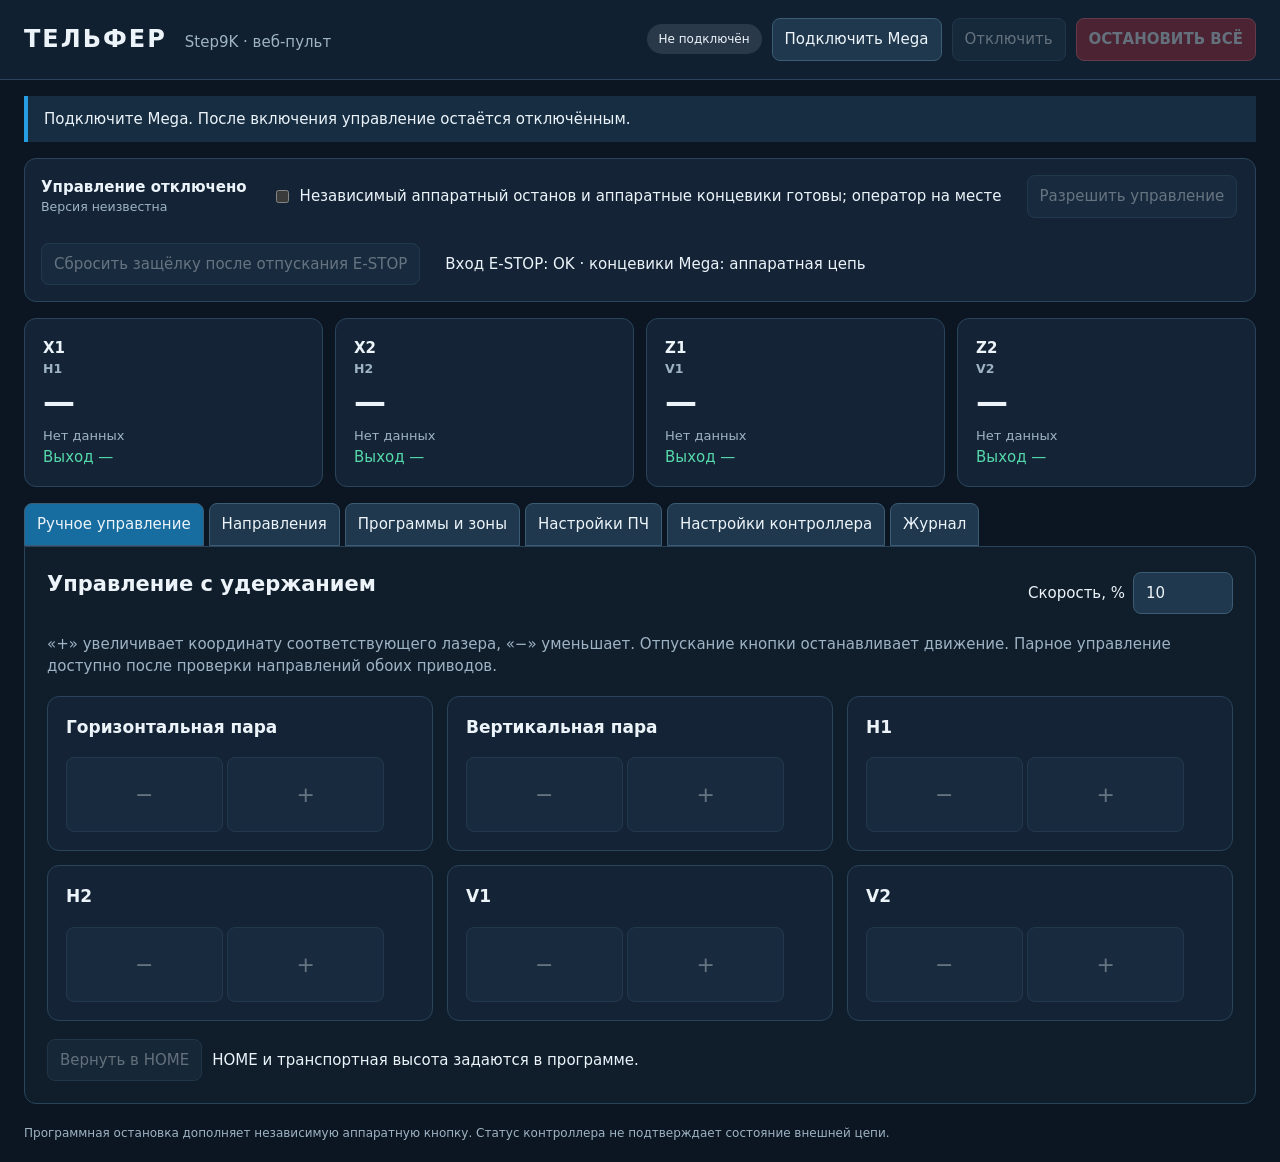
==== tools/telfer_web_control/index.html @ 19b13a88 "Add measured HE200 diagnostics and Step9K web controls" ====
<!doctype html><html lang="ru"><head><meta charset="utf-8"><meta name="viewport" content="width=device-width,initial-scale=1"><title>Тельфер · Step9K веб-пульт</title><link rel="stylesheet" href="style.css"></head><body>
<header><div><b>ТЕЛЬФЕР</b><span class="muted">Step9K · веб-пульт</span></div><div class="actions"><span id="connection" class="pill">Не подключён</span><button id="connect">Подключить Mega</button><button id="disconnect" disabled>Отключить</button><button id="stop" class="danger" disabled>ОСТАНОВИТЬ ВСЁ</button></div></header>
<div id="notice" role="status">Подключите Mega. После включения управление остаётся отключённым.</div>
<section class="session"><div><strong id="permit">Управление отключено</strong><small id="firmware">Версия неизвестна</small></div><label><input id="external" type="checkbox"> Независимый аппаратный останов и аппаратные концевики готовы; оператор на месте</label><button id="arm" disabled>Разрешить управление</button><button id="clearSafety" disabled>Сбросить защёлку после отпускания E-STOP</button><span id="safety"></span></section>
<div id="axes" class="axes"></div>
<nav><button data-tab="manual" class="active">Ручное управление</button><button data-tab="calibration">Направления</button><button data-tab="program">Программы и зоны</button><button data-tab="parameters">Настройки ПЧ</button><button data-tab="settings">Настройки контроллера</button><button data-tab="journal">Журнал</button></nav>
<main>
<section data-panel="manual"><div class="heading"><h2>Управление с удержанием</h2><label>Скорость, % <input id="jogPct" type="number" min="5" max="80" value="10"></label></div><p class="muted">«+» увеличивает координату соответствующего лазера, «−» уменьшает. Отпускание кнопки останавливает движение. Парное управление доступно после проверки направлений обоих приводов.</p><div id="jogCards" class="grid"></div><div class="toolbar"><button id="home" disabled>Вернуть в HOME</button><span>HOME и транспортная высота задаются в программе.</span></div></section>
<section data-panel="calibration" hidden><h2>Проверка знака по лазеру</h2><p>Для каждого привода выполните FWD и REV. Пульт измерит изменение расстояния и сохранит знак после двух согласованных измерений. При перестановке проводов повторите проверку.</p><div class="toolbar"><label>Скорость, % <input id="calPct" type="number" min="5" max="20" value="10"></label><label>Импульс, мс <input id="calMs" type="number" min="500" max="3000" value="1200"></label><button id="forget">Сбросить проверку направлений</button></div><div id="calCards" class="grid"></div><pre id="calResult">Измерений ещё нет</pre></section>
<section data-panel="program" hidden><div class="heading"><h2>Программа</h2><div class="toolbar"><select id="slot"><option value="1">Программа 1</option><option value="2">Программа 2</option><option value="3">Программа 3</option><option value="4">Программа 4</option></select><button id="loadProgram">Загрузить</button><button id="refreshProgram">Обновить</button><button id="saveProgram">Сохранить в Mega</button><button id="exportProgram">Экспорт JSON</button><label class="button">Импорт JSON<input id="importProgram" type="file" accept="application/json" hidden></label></div></div>
<div class="grid base"><fieldset><legend>HOME · горизонталь</legend><label>X1, мм<input id="home1" type="number" min="0" max="10000"></label><label>X2, мм<input id="home2" type="number" min="0" max="10000"></label><button data-capture="home">Снять текущие координаты</button></fieldset><fieldset><legend>Транспортная высота</legend><label>Z1, мм<input id="travel1" type="number" min="0" max="10000"></label><label>Z2, мм<input id="travel2" type="number" min="0" max="10000"></label><button data-capture="travel">Снять текущие координаты</button></fieldset><fieldset><legend>Общие шаги</legend><label>Стекание, с<input id="drip" type="number" min="0" max="36000" value="2"></label><label>Скорость наклона, %<input id="tiltPct" type="number" min="5" max="80" value="10"></label><label>Низкая сторона<select id="lowSide"><option value="0">V1</option><option value="1">V2</option></select></label></fieldset></div>
<div class="toolbar"><button id="addZone">Добавить зону</button><button id="removeZone">Убрать последнюю зону</button><label>Порядок зон<input id="order" placeholder="1 2 3"></label><button id="applyProgram">Применить форму</button><span id="draftStatus"></span></div>
<div class="tableWrap"><table><thead><tr><th>Зона</th><th>Вкл.</th><th>X1</th><th>X2</th><th>Z1</th><th>Z2</th><th>Погружение, с</th><th>Наклон, мм</th><th>Пауза, с</th><th>X, %</th><th>Z, %</th><th>Снять</th></tr></thead><tbody id="zones"></tbody></table></div>
<fieldset><legend>Сушка</legend><div class="toolbar"><label><input id="dryEnabled" type="checkbox"> Включить шаги сушки</label><label>Время, с<input id="drySeconds" type="number" min="0" max="36000" value="60"></label><label>Промежуточная зона<input id="dryStaging" type="number" min="1" max="10" value="1"></label><label>X1<input id="dryX1" type="number" min="0" max="10000" value="0"></label><label>X2<input id="dryX2" type="number" min="0" max="10000" value="0"></label><label>Z1<input id="dryZ1" type="number" min="0" max="10000" value="0"></label><label>Z2<input id="dryZ2" type="number" min="0" max="10000" value="0"></label><button id="captureDry">Снять текущие координаты сушки</button></div><small>Шаги снятия/установки подвески требуют команды оператора «Следующий шаг».</small></fieldset>
<div class="testplan"><h3>Подготовить короткую тестовую программу</h3><label>Переход X, мм<input id="testDx" type="number" min="0" max="500" value="50"></label><label>Снижение Z, мм<input id="testDz" type="number" min="0" max="500" value="30"></label><label>Выдержка, с<input id="testWait" type="number" min="0" max="60" value="2"></label><button id="testPlan">Создать по текущим координатам</button><small>Создаёт две зоны в памяти. Координаты видны в форме; запуск выполняется отдельной кнопкой.</small></div>
<div class="runbar"><button id="startAuto" class="primary">Запустить программу</button><button id="startSteps">Выполнять по шагам</button><button id="pause">Пауза</button><button id="resume">Продолжить</button><button id="next">Следующий шаг</button><strong id="runState">Остановлено</strong></div><div id="progress"><span></span></div><p id="stepDetail"></p></section>
<section data-panel="parameters" hidden><div class="heading"><h2>Настройки четырёх HE200</h2><button id="readParams">Прочитать все ПЧ</button></div><p class="muted">Частоты указаны в Гц, время — в секундах. Запись доступна при остановленных приводах; после записи выполняется обратное чтение. Назначения защитных входов доступны для просмотра.</p><div id="paramProgress"></div><div class="tableWrap"><table><thead><tr><th>Параметр</th><th>Описание / единицы</th><th>H1</th><th>H2</th><th>V1</th><th>V2</th></tr></thead><tbody id="params"></tbody></table></div></section>
<section data-panel="settings" hidden><h2>Скорости и точность</h2><div id="profiles" class="grid"></div><button id="saveSettings">Сохранить настройки контроллера</button><h3>Координаты датчиков</h3><p>Изменение смещения или инверсии требует заново задать координаты программы.</p><div id="sensorSettings" class="grid"></div></section>
<section data-panel="journal" hidden><div class="toolbar"><button id="saveLog">Сохранить журнал</button><label><input id="scrollLog" type="checkbox" checked> Автопрокрутка</label></div><pre id="log"></pre></section>
</main><footer>Программная остановка дополняет независимую аппаратную кнопку. Статус контроллера не подтверждает состояние внешней цепи.</footer><script src="app.js"></script></body></html>
---- tools/telfer_web_control/style.css ----
:root{color-scheme:dark;--bg:#0c1622;--panel:#142436;--line:#29445b;--text:#ecf4fa;--muted:#9eb3c3;--blue:#279de4;--red:#db4d57;--green:#55d9ab}*{box-sizing:border-box}body{margin:0;background:var(--bg);color:var(--text);font:15px/1.5 system-ui,sans-serif}header{position:sticky;top:0;z-index:2;background:#102030;padding:18px 24px;border-bottom:1px solid var(--line);display:flex;justify-content:space-between;align-items:center;gap:20px}header b{font-size:24px;letter-spacing:2px}header span.muted{margin-left:18px}.actions,.toolbar,.heading,.runbar{display:flex;align-items:center;gap:10px;flex-wrap:wrap}.heading{justify-content:space-between}.muted,small{color:var(--muted)}small{display:block}button,.button,select,input{font:inherit;color:inherit;background:#20384d;border:1px solid #3b5c74;border-radius:8px;padding:9px 12px}button,.button{cursor:pointer}button:hover:not(:disabled){background:#2b506d}button:disabled{opacity:.38;cursor:not-allowed}button.primary{background:#147cba}button.danger{background:#ac2836;border-color:#ef6977;font-weight:800}.pill{font-size:12px;background:#29394a;border-radius:20px;padding:6px 12px}#notice{margin:16px 24px;padding:12px 16px;border-left:4px solid var(--blue);background:#162d42}.session{margin:0 24px 16px;padding:16px;background:var(--panel);border:1px solid var(--line);border-radius:12px;display:flex;align-items:center;gap:25px;flex-wrap:wrap}.session>div{min-width:200px}.axes{margin:0 24px 16px;display:grid;grid-template-columns:repeat(4,1fr);gap:12px}.axis,.card,fieldset{background:var(--panel);border:1px solid var(--line);border-radius:12px;padding:18px}.axis .value{font-size:32px;font-weight:700}.axis .state{font-size:13px;color:var(--muted)}.axis.stale{border-color:#d89842}.axis .hz{color:var(--green)}nav{margin:0 24px;display:flex;gap:5px;overflow:auto}nav button{white-space:nowrap;border-radius:8px 8px 0 0}nav button.active{background:#176da0}main{margin:0 24px;background:#101e2c;border:1px solid var(--line);border-radius:0 12px 12px;padding:22px}h2{margin-top:0;font-size:21px}h3{font-size:17px}.grid{display:grid;grid-template-columns:repeat(3,minmax(210px,1fr));gap:14px;margin:18px 0}.card h3{margin-top:0}.card button.jog{font-size:22px;width:45%;padding:20px;touch-action:none;user-select:none}.card button.held{background:#237c65}.card .toolbar button{flex:1}label{display:inline-flex;align-items:center;gap:8px}label input[type=number]{width:100px}fieldset{margin:0;display:flex;flex-direction:column;gap:10px}fieldset label{justify-content:space-between}fieldset input{width:110px}legend{padding:0 5px}.tableWrap{overflow:auto;margin:18px 0}table{width:100%;border-collapse:collapse;font-size:13px}td,th{padding:9px;border-bottom:1px solid var(--line);text-align:left}td input[type=number]{width:88px;padding:7px}td .paramCell{display:flex;align-items:center;gap:5px}td .paramCell button{padding:6px}td .raw{font-size:11px;color:var(--muted)}th{background:#203344}#zones td:first-child{font-weight:700}#zones td button{padding:5px}#zones input{width:76px}#zones input[type=checkbox]{width:auto}.testplan{background:#192f42;border:1px solid var(--line);border-radius:10px;padding:16px;margin:20px 0}.testplan h3{margin-top:0}.testplan label{margin:5px 12px 5px 0}.runbar{padding:15px;background:#1a3042;border-radius:10px}.runbar strong{margin-left:auto}#progress{height:6px;background:#294359;margin-top:15px}#progress span{display:block;height:100%;background:var(--green);width:0}#log{max-height:580px;overflow:auto;background:#07121c;padding:15px;font:12px/1.6 ui-monospace,monospace;white-space:pre-wrap}#calResult{white-space:pre-wrap;background:#102b3a;padding:14px;border-radius:8px}.good{color:var(--green)}.bad{color:#ff9299}footer{padding:20px 24px;color:var(--muted);font-size:12px}@media(max-width:900px){header{position:static;flex-wrap:wrap}.axes{grid-template-columns:repeat(2,1fr)}.grid{grid-template-columns:1fr 1fr}.session,main,nav,.axes,#notice{margin-left:10px;margin-right:10px}}@media(max-width:580px){.grid{grid-template-columns:1fr}.axis .value{font-size:25px}header{padding:12px}.runbar strong{width:100%}}
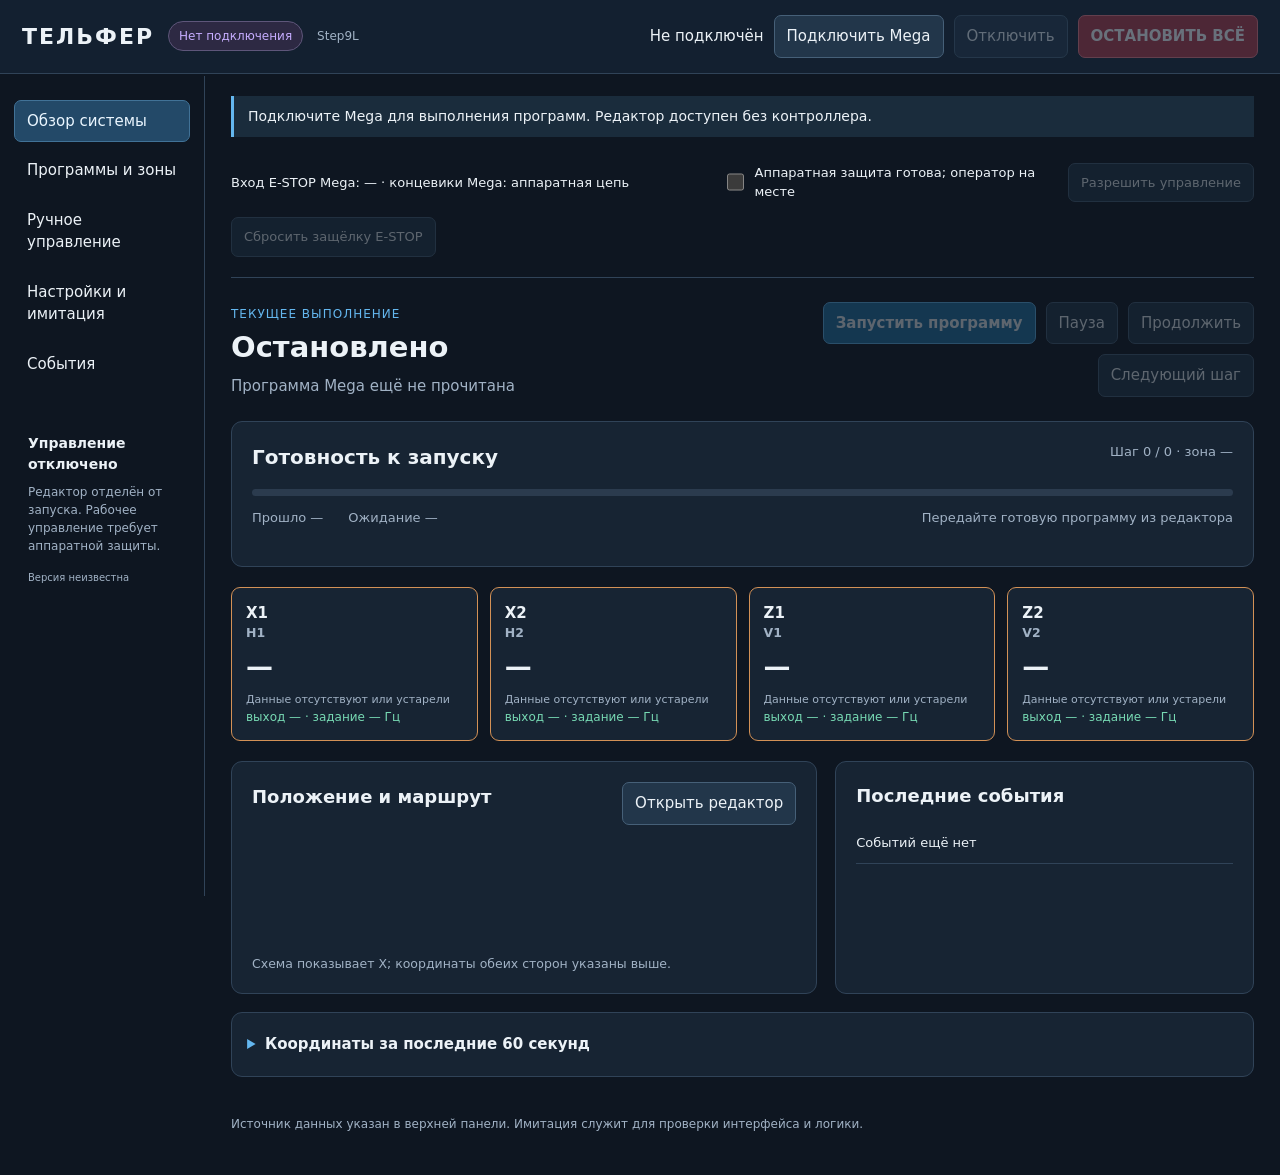
==== commit 5b1015f6: "Add isolated Mega simulation and operator dashboard" ====
--- a/tools/telfer_web_control/index.html
+++ b/tools/telfer_web_control/index.html
@@ -1,20 +1,13 @@
-<!doctype html><html lang="ru"><head><meta charset="utf-8"><meta name="viewport" content="width=device-width,initial-scale=1"><title>Тельфер · Step9K веб-пульт</title><link rel="stylesheet" href="style.css"></head><body>
-<header><div><b>ТЕЛЬФЕР</b><span class="muted">Step9K · веб-пульт</span></div><div class="actions"><span id="connection" class="pill">Не подключён</span><button id="connect">Подключить Mega</button><button id="disconnect" disabled>Отключить</button><button id="stop" class="danger" disabled>ОСТАНОВИТЬ ВСЁ</button></div></header>
-<div id="notice" role="status">Подключите Mega. После включения управление остаётся отключённым.</div>
-<section class="session"><div><strong id="permit">Управление отключено</strong><small id="firmware">Версия неизвестна</small></div><label><input id="external" type="checkbox"> Независимый аппаратный останов и аппаратные концевики готовы; оператор на месте</label><button id="arm" disabled>Разрешить управление</button><button id="clearSafety" disabled>Сбросить защёлку после отпускания E-STOP</button><span id="safety"></span></section>
-<div id="axes" class="axes"></div>
-<nav><button data-tab="manual" class="active">Ручное управление</button><button data-tab="calibration">Направления</button><button data-tab="program">Программы и зоны</button><button data-tab="parameters">Настройки ПЧ</button><button data-tab="settings">Настройки контроллера</button><button data-tab="journal">Журнал</button></nav>
-<main>
-<section data-panel="manual"><div class="heading"><h2>Управление с удержанием</h2><label>Скорость, % <input id="jogPct" type="number" min="5" max="80" value="10"></label></div><p class="muted">«+» увеличивает координату соответствующего лазера, «−» уменьшает. Отпускание кнопки останавливает движение. Парное управление доступно после проверки направлений обоих приводов.</p><div id="jogCards" class="grid"></div><div class="toolbar"><button id="home" disabled>Вернуть в HOME</button><span>HOME и транспортная высота задаются в программе.</span></div></section>
-<section data-panel="calibration" hidden><h2>Проверка знака по лазеру</h2><p>Для каждого привода выполните FWD и REV. Пульт измерит изменение расстояния и сохранит знак после двух согласованных измерений. При перестановке проводов повторите проверку.</p><div class="toolbar"><label>Скорость, % <input id="calPct" type="number" min="5" max="20" value="10"></label><label>Импульс, мс <input id="calMs" type="number" min="500" max="3000" value="1200"></label><button id="forget">Сбросить проверку направлений</button></div><div id="calCards" class="grid"></div><pre id="calResult">Измерений ещё нет</pre></section>
-<section data-panel="program" hidden><div class="heading"><h2>Программа</h2><div class="toolbar"><select id="slot"><option value="1">Программа 1</option><option value="2">Программа 2</option><option value="3">Программа 3</option><option value="4">Программа 4</option></select><button id="loadProgram">Загрузить</button><button id="refreshProgram">Обновить</button><button id="saveProgram">Сохранить в Mega</button><button id="exportProgram">Экспорт JSON</button><label class="button">Импорт JSON<input id="importProgram" type="file" accept="application/json" hidden></label></div></div>
-<div class="grid base"><fieldset><legend>HOME · горизонталь</legend><label>X1, мм<input id="home1" type="number" min="0" max="10000"></label><label>X2, мм<input id="home2" type="number" min="0" max="10000"></label><button data-capture="home">Снять текущие координаты</button></fieldset><fieldset><legend>Транспортная высота</legend><label>Z1, мм<input id="travel1" type="number" min="0" max="10000"></label><label>Z2, мм<input id="travel2" type="number" min="0" max="10000"></label><button data-capture="travel">Снять текущие координаты</button></fieldset><fieldset><legend>Общие шаги</legend><label>Стекание, с<input id="drip" type="number" min="0" max="36000" value="2"></label><label>Скорость наклона, %<input id="tiltPct" type="number" min="5" max="80" value="10"></label><label>Низкая сторона<select id="lowSide"><option value="0">V1</option><option value="1">V2</option></select></label></fieldset></div>
-<div class="toolbar"><button id="addZone">Добавить зону</button><button id="removeZone">Убрать последнюю зону</button><label>Порядок зон<input id="order" placeholder="1 2 3"></label><button id="applyProgram">Применить форму</button><span id="draftStatus"></span></div>
-<div class="tableWrap"><table><thead><tr><th>Зона</th><th>Вкл.</th><th>X1</th><th>X2</th><th>Z1</th><th>Z2</th><th>Погружение, с</th><th>Наклон, мм</th><th>Пауза, с</th><th>X, %</th><th>Z, %</th><th>Снять</th></tr></thead><tbody id="zones"></tbody></table></div>
-<fieldset><legend>Сушка</legend><div class="toolbar"><label><input id="dryEnabled" type="checkbox"> Включить шаги сушки</label><label>Время, с<input id="drySeconds" type="number" min="0" max="36000" value="60"></label><label>Промежуточная зона<input id="dryStaging" type="number" min="1" max="10" value="1"></label><label>X1<input id="dryX1" type="number" min="0" max="10000" value="0"></label><label>X2<input id="dryX2" type="number" min="0" max="10000" value="0"></label><label>Z1<input id="dryZ1" type="number" min="0" max="10000" value="0"></label><label>Z2<input id="dryZ2" type="number" min="0" max="10000" value="0"></label><button id="captureDry">Снять текущие координаты сушки</button></div><small>Шаги снятия/установки подвески требуют команды оператора «Следующий шаг».</small></fieldset>
-<div class="testplan"><h3>Подготовить короткую тестовую программу</h3><label>Переход X, мм<input id="testDx" type="number" min="0" max="500" value="50"></label><label>Снижение Z, мм<input id="testDz" type="number" min="0" max="500" value="30"></label><label>Выдержка, с<input id="testWait" type="number" min="0" max="60" value="2"></label><button id="testPlan">Создать по текущим координатам</button><small>Создаёт две зоны в памяти. Координаты видны в форме; запуск выполняется отдельной кнопкой.</small></div>
-<div class="runbar"><button id="startAuto" class="primary">Запустить программу</button><button id="startSteps">Выполнять по шагам</button><button id="pause">Пауза</button><button id="resume">Продолжить</button><button id="next">Следующий шаг</button><strong id="runState">Остановлено</strong></div><div id="progress"><span></span></div><p id="stepDetail"></p></section>
-<section data-panel="parameters" hidden><div class="heading"><h2>Настройки четырёх HE200</h2><button id="readParams">Прочитать все ПЧ</button></div><p class="muted">Частоты указаны в Гц, время — в секундах. Запись доступна при остановленных приводах; после записи выполняется обратное чтение. Назначения защитных входов доступны для просмотра.</p><div id="paramProgress"></div><div class="tableWrap"><table><thead><tr><th>Параметр</th><th>Описание / единицы</th><th>H1</th><th>H2</th><th>V1</th><th>V2</th></tr></thead><tbody id="params"></tbody></table></div></section>
-<section data-panel="settings" hidden><h2>Скорости и точность</h2><div id="profiles" class="grid"></div><button id="saveSettings">Сохранить настройки контроллера</button><h3>Координаты датчиков</h3><p>Изменение смещения или инверсии требует заново задать координаты программы.</p><div id="sensorSettings" class="grid"></div></section>
-<section data-panel="journal" hidden><div class="toolbar"><button id="saveLog">Сохранить журнал</button><label><input id="scrollLog" type="checkbox" checked> Автопрокрутка</label></div><pre id="log"></pre></section>
-</main><footer>Программная остановка дополняет независимую аппаратную кнопку. Статус контроллера не подтверждает состояние внешней цепи.</footer><script src="app.js"></script></body></html>
+<!doctype html><html lang="ru"><head><meta charset="utf-8"><meta name="viewport" content="width=device-width,initial-scale=1"><title>Тельфер — управление и мониторинг</title><link rel="stylesheet" href="style.css"></head><body>
+<header><div class="brand"><b>ТЕЛЬФЕР</b><span id="modeBadge" class="badge">Ожидание Mega</span><small>Step9L</small></div><div class="toolbar"><span id="connection">Не подключён</span><button id="connect">Подключить Mega</button><button id="disconnect" disabled>Отключить</button><button id="stop" class="danger" disabled>ОСТАНОВИТЬ ВСЁ</button></div></header>
+<div class="shell"><aside><nav aria-label="Разделы"><button data-tab="overview" class="active">Обзор системы</button><button data-tab="program">Программы и зоны</button><button data-tab="manual">Ручное управление</button><button data-tab="service">Настройки и имитация</button><button data-tab="journal">События</button></nav><div class="asideInfo"><strong id="permit">Управление отключено</strong><p id="sourceHint">Черновики доступны без Mega.</p><small id="firmware">Версия неизвестна</small></div></aside><main>
+<div id="notice" role="status">Подключите Mega для выполнения программ. Редактор доступен без контроллера.</div><section class="session"><div><span id="safety">Источник данных неизвестен</span><small id="memory"></small></div><label id="externalLabel"><input id="external" type="checkbox"> Аппаратная защита готова; оператор на месте</label><button id="arm" disabled>Начать работу</button><button id="clearSafety" disabled>Сбросить защёлку E-STOP</button></section>
+<section data-panel="overview"><div class="pageHeading"><div><span class="eyebrow">Текущее выполнение</span><h1 id="runState">Остановлено</h1><p id="activeProgram">Программа не загружена</p></div><div class="runActions"><button id="startAuto" class="primary">Запустить программу</button><button id="pause">Пауза</button><button id="resume">Продолжить</button><button id="next">Следующий шаг</button></div></div><div class="cycleCard"><div class="cycleTop"><strong id="phaseTitle">Готовность к запуску</strong><span id="stepDetail">Нет данных</span></div><div id="progress"><span></span></div><div class="cycleMetrics"><span id="elapsed">Прошло —</span><span id="waitTime">Ожидание —</span><span id="cycleHint">Выберите программу.</span></div><div id="route" class="route"></div></div><div id="axes" class="axes"></div><div class="overviewGrid"><section class="card"><div class="heading"><h2>Положение и маршрут</h2><button id="editActive">Открыть редактор</button></div><svg id="plantMap" viewBox="0 0 900 180" role="img" aria-label="Положение тельфера и зоны"></svg><small>Схема показывает X; координаты обеих сторон указаны выше.</small></section><section class="card"><h2>Последние события</h2><ol id="recentEvents" class="eventList"></ol></section></div><details class="card"><summary>Координаты за последние 60 секунд</summary><canvas id="trend" width="900" height="170"></canvas><small>X1 — синий, X2 — голубой, Z1 — зелёный, Z2 — жёлтый.</small></details></section>
+<section data-panel="program" hidden><div class="pageHeading"><div><span class="eyebrow">Настройка процесса</span><h1>Программы и зоны</h1><p>Строка — зона. Стрелки меняют порядок прохода, сохраняя параметры.</p></div><div class="toolbar"><button id="exportProgram">Экспорт JSON</button><label class="button">Импорт JSON<input id="importProgram" type="file" accept="application/json" hidden></label></div></div><div id="slotCards" class="slotCards"></div><div class="editorHeader"><label>Программа<select id="slot"><option>1</option><option>2</option><option>3</option><option>4</option></select></label><button id="loadProgram">Открыть слот Mega</button><label class="programName">Название<input id="programName" maxlength="39" value="Программа 1"></label><button id="refreshProgram">Перечитать Mega</button><button id="undoProgram">Отменить изменение</button></div><div class="card editorTools"><div class="toolbar"><label>Количество зон<input id="zoneCount" type="number" min="1" max="10" value="2"></label><button id="resizeZones">Изменить количество</button><button id="addZone">Добавить</button><button id="duplicateZone">Копировать выбранную</button><button id="removeZone">Удалить выбранную</button></div><div class="toolbar"><label><input id="linkSides" type="checkbox" checked> Редактировать стороны пары вместе</label><button id="enableAllZones">Включить все</button><button id="disableAllZones">Выключить все</button><button id="onlySelectedZone">Только выбранная</button><span id="programSummary"></span></div></div><div class="tableWrap zoneTable"><table><thead><tr><th>Проход</th><th>Зона / вкл.</th><th>X1 / X2, мм</th><th>Z1 / Z2, мм</th><th>Погружение, с</th><th>Наклон, мм</th><th>Пауза, с</th></tr></thead><tbody id="zones"></tbody></table></div><div class="editorBottom"><div class="card"><h2 id="selectedZoneTitle">Выбранная зона</h2><div class="toolbar"><label>Скорость X, %<input id="zoneHPct" type="number" min="5" max="80" value="10"></label><label>Скорость Z, %<input id="zoneVPct" type="number" min="5" max="80" value="10"></label><button id="applyZoneSpeedAll">Эти скорости всем включённым</button></div><div class="toolbar"><button id="captureZoneX">Снять текущие X1/X2</button><button id="captureZoneZ">Снять текущие Z1/Z2</button></div></div><div class="card"><h2>Передать программу</h2><p id="draftStatus">Черновик</p><div class="toolbar"><button id="applyProgram">Применить в Mega</button><button id="saveProgram" class="primary">Сохранить в Mega</button><button id="startSteps">Выполнять по шагам</button></div><small>Применение меняет текущий сеанс; сохранение записывает слот. Запуск — отдельно на «Обзоре».</small></div></div>
+<details class="card" open><summary>HOME, транспортная высота и общие параметры</summary><div class="formGrid"><fieldset><legend>HOME · X</legend><label>X1, мм<input id="home1" type="number" value="1000"></label><label>X2, мм<input id="home2" type="number" value="1000"></label><button data-capture="home">Снять координаты</button></fieldset><fieldset><legend>Транспортная высота · Z</legend><label>Z1, мм<input id="travel1" type="number" value="1000"></label><label>Z2, мм<input id="travel2" type="number" value="1000"></label><button data-capture="travel">Снять координаты</button></fieldset><fieldset><legend>Наклон и стекание</legend><label>Стекание, с<input id="drip" type="number" value="1"></label><label>Скорость наклона, %<input id="tiltPct" type="number" value="10"></label><label>Низкая сторона<select id="lowSide"><option value="0">V1</option><option value="1">V2</option></select></label></fieldset></div></details>
+<details class="card"><summary>Сушка и действия оператора</summary><label><input id="dryEnabled" type="checkbox"> Включить сушку</label><div class="dryGrid"><label>Время, с<input id="drySeconds" type="number" value="60"></label><label>Промежуточная зона<input id="dryStaging" type="number" value="1"></label><label>X1<input id="dryX1" type="number" value="1000"></label><label>X2<input id="dryX2" type="number" value="1000"></label><label>Z1<input id="dryZ1" type="number" value="970"></label><label>Z2<input id="dryZ2" type="number" value="970"></label><button id="captureDry">Снять координаты сушки</button></div><small>Операции с камерой и подвеской требуют команды «Следующий шаг».</small></details><details class="card"><summary>Создать короткий пример по текущим координатам</summary><div class="toolbar"><label>Переход X, мм<input id="testDx" type="number" value="50" min="0" max="500"></label><label>Снижение Z, мм<input id="testDz" type="number" value="30" min="0" max="500"></label><label>Выдержка, с<input id="testWait" type="number" value="1" min="0" max="60"></label><button id="testPlan">Создать пример</button></div><small>Две зоны в форме. Создание не запускает движение.</small></details></section>
+<section data-panel="manual" hidden><div class="pageHeading"><div><h1>Ручное управление</h1><p>«+» увеличивает координату, «−» уменьшает. Удержание — движение, отпускание — останов.</p></div><label>Скорость, %<input id="jogPct" type="number" min="5" max="80" value="10"></label></div><div id="jogCards" class="formGrid"></div><div class="toolbar"><button id="home">Вернуть в HOME</button><span>HOME задаётся в программе.</span></div></section>
+<section data-panel="service" hidden><div class="pageHeading"><div><h1>Настройки и имитация</h1><p>Сервисные действия отделены от ежедневного управления.</p></div></div><section id="simulationPanel" class="card modelPanel" hidden><span class="eyebrow">Учебная модель на Mega</span><h2>Проверка отказов и сценариев</h2><p>Датчики и ПЧ виртуальные. Эти изменения не передаются в оборудование.</p><div class="toolbar"><label>Темп модели<select id="simRate"><option value="1">×1</option><option value="2">×2</option><option value="5">×5</option></select></label><button id="simReset">Сбросить модель и остановить</button><label><input id="simEstop" type="checkbox"> E-STOP модели</label><label><input id="simStartup" type="checkbox"> V1/V2: старт и нижний предел 10 Гц</label></div><div class="toolbar"><label>Канал<select id="simDrive"><option value="h1">H1 / X1</option><option value="h2">H2 / X2</option><option value="v1">V1 / Z1</option><option value="v2">V2 / Z2</option></select></label><label><input data-sim-fault="sensor" type="checkbox"> Потеря датчика</label><label><input data-sim-fault="offline" type="checkbox"> Потеря ПЧ</label><label><input data-sim-fault="fault" type="checkbox"> Авария ПЧ</label><label><input data-sim-fault="stuck" type="checkbox"> Привод не перемещается</label></div><details><summary>Начальное положение модели</summary><div class="toolbar"><label>X1<input id="simX1" type="number" value="1000"></label><label>X2<input id="simX2" type="number" value="1000"></label><label>Z1<input id="simZ1" type="number" value="1000"></label><label>Z2<input id="simZ2" type="number" value="1000"></label><button id="simSetPosition">Установить при остановке</button></div></details></section>
+<details class="card"><summary>Направления приводов</summary><p id="calHint">В FIELD направления подтверждаются измерением лазеров.</p><div class="toolbar"><label>Скорость, %<input id="calPct" type="number" min="5" max="20" value="10"></label><label>Импульс, мс<input id="calMs" type="number" min="500" max="3000" value="1200"></label><button id="forget">Сбросить проверку</button></div><div id="calCards" class="formGrid"></div><p id="calResult"></p></details><details class="card"><summary>Параметры четырёх HE200</summary><div class="heading"><label>Группа<select id="paramGroup"><option value="main">Частоты и управление</option><option value="startup">Пуск и останов</option><option value="inputs">Входы и ограничения</option><option value="all">Все параметры</option></select></label><button id="readParams">Прочитать группу</button></div><p>Запись проверяется обратным чтением. SIM — параметры модели; FIELD — реальные ПЧ.</p><div id="paramProgress"></div><div class="tableWrap"><table><thead><tr><th>Параметр</th><th>Назначение</th><th>H1</th><th>H2</th><th>V1</th><th>V2</th></tr></thead><tbody id="params"></tbody></table></div></details><details class="card"><summary>Скорости и точность контроллера</summary><div id="profiles" class="formGrid"></div><button id="saveSettings">Сохранить настройки</button><h2>Координаты датчиков</h2><p>Изменение смещения/инверсии требует заново задать координаты программы.</p><div id="sensorSettings" class="formGrid"></div></details></section>
+<section data-panel="journal" hidden><div class="pageHeading"><div><h1>События и диагностика</h1><p>Причины остановов и переходы программы.</p></div><button id="saveLog">Сохранить полный журнал</button></div><ol id="events" class="eventList"></ol><details class="card"><summary>Полный обмен с контроллером</summary><label><input id="scrollLog" type="checkbox" checked> Автопрокрутка</label><pre id="log"></pre></details></section><footer id="footer">Источник данных указан в верхней панели. Имитация служит для проверки интерфейса и логики.</footer>
+</main></div><script src="program-model.js"></script><script src="he200-parameters.js"></script><script src="app.js"></script><script src="program-editor.js"></script><script src="dashboard.js"></script><script src="controls.js"></script></body></html>
--- a/tools/telfer_web_control/style.css
+++ b/tools/telfer_web_control/style.css
@@ -1 +1,4 @@
-:root{color-scheme:dark;--bg:#0c1622;--panel:#142436;--line:#29445b;--text:#ecf4fa;--muted:#9eb3c3;--blue:#279de4;--red:#db4d57;--green:#55d9ab}*{box-sizing:border-box}body{margin:0;background:var(--bg);color:var(--text);font:15px/1.5 system-ui,sans-serif}header{position:sticky;top:0;z-index:2;background:#102030;padding:18px 24px;border-bottom:1px solid var(--line);display:flex;justify-content:space-between;align-items:center;gap:20px}header b{font-size:24px;letter-spacing:2px}header span.muted{margin-left:18px}.actions,.toolbar,.heading,.runbar{display:flex;align-items:center;gap:10px;flex-wrap:wrap}.heading{justify-content:space-between}.muted,small{color:var(--muted)}small{display:block}button,.button,select,input{font:inherit;color:inherit;background:#20384d;border:1px solid #3b5c74;border-radius:8px;padding:9px 12px}button,.button{cursor:pointer}button:hover:not(:disabled){background:#2b506d}button:disabled{opacity:.38;cursor:not-allowed}button.primary{background:#147cba}button.danger{background:#ac2836;border-color:#ef6977;font-weight:800}.pill{font-size:12px;background:#29394a;border-radius:20px;padding:6px 12px}#notice{margin:16px 24px;padding:12px 16px;border-left:4px solid var(--blue);background:#162d42}.session{margin:0 24px 16px;padding:16px;background:var(--panel);border:1px solid var(--line);border-radius:12px;display:flex;align-items:center;gap:25px;flex-wrap:wrap}.session>div{min-width:200px}.axes{margin:0 24px 16px;display:grid;grid-template-columns:repeat(4,1fr);gap:12px}.axis,.card,fieldset{background:var(--panel);border:1px solid var(--line);border-radius:12px;padding:18px}.axis .value{font-size:32px;font-weight:700}.axis .state{font-size:13px;color:var(--muted)}.axis.stale{border-color:#d89842}.axis .hz{color:var(--green)}nav{margin:0 24px;display:flex;gap:5px;overflow:auto}nav button{white-space:nowrap;border-radius:8px 8px 0 0}nav button.active{background:#176da0}main{margin:0 24px;background:#101e2c;border:1px solid var(--line);border-radius:0 12px 12px;padding:22px}h2{margin-top:0;font-size:21px}h3{font-size:17px}.grid{display:grid;grid-template-columns:repeat(3,minmax(210px,1fr));gap:14px;margin:18px 0}.card h3{margin-top:0}.card button.jog{font-size:22px;width:45%;padding:20px;touch-action:none;user-select:none}.card button.held{background:#237c65}.card .toolbar button{flex:1}label{display:inline-flex;align-items:center;gap:8px}label input[type=number]{width:100px}fieldset{margin:0;display:flex;flex-direction:column;gap:10px}fieldset label{justify-content:space-between}fieldset input{width:110px}legend{padding:0 5px}.tableWrap{overflow:auto;margin:18px 0}table{width:100%;border-collapse:collapse;font-size:13px}td,th{padding:9px;border-bottom:1px solid var(--line);text-align:left}td input[type=number]{width:88px;padding:7px}td .paramCell{display:flex;align-items:center;gap:5px}td .paramCell button{padding:6px}td .raw{font-size:11px;color:var(--muted)}th{background:#203344}#zones td:first-child{font-weight:700}#zones td button{padding:5px}#zones input{width:76px}#zones input[type=checkbox]{width:auto}.testplan{background:#192f42;border:1px solid var(--line);border-radius:10px;padding:16px;margin:20px 0}.testplan h3{margin-top:0}.testplan label{margin:5px 12px 5px 0}.runbar{padding:15px;background:#1a3042;border-radius:10px}.runbar strong{margin-left:auto}#progress{height:6px;background:#294359;margin-top:15px}#progress span{display:block;height:100%;background:var(--green);width:0}#log{max-height:580px;overflow:auto;background:#07121c;padding:15px;font:12px/1.6 ui-monospace,monospace;white-space:pre-wrap}#calResult{white-space:pre-wrap;background:#102b3a;padding:14px;border-radius:8px}.good{color:var(--green)}.bad{color:#ff9299}footer{padding:20px 24px;color:var(--muted);font-size:12px}@media(max-width:900px){header{position:static;flex-wrap:wrap}.axes{grid-template-columns:repeat(2,1fr)}.grid{grid-template-columns:1fr 1fr}.session,main,nav,.axes,#notice{margin-left:10px;margin-right:10px}}@media(max-width:580px){.grid{grid-template-columns:1fr}.axis .value{font-size:25px}header{padding:12px}.runbar strong{width:100%}}
+:root{color-scheme:dark;--bg:#0e1621;--panel:#172433;--line:#304358;--text:#ecf2f7;--muted:#a1b2c5;--blue:#64b7ef;--green:#77d9b3;--red:#ff909a;--purple:#c6adff}*{box-sizing:border-box}body{margin:0;background:var(--bg);color:var(--text);font:15px/1.5 system-ui,sans-serif}button,input,select,.button{font:inherit;color:inherit;border:1px solid #466078;border-radius:7px;background:#22364a;padding:9px 12px}button,.button{cursor:pointer}button:hover:not(:disabled),.button:hover{background:#304c67}button:disabled{opacity:.36;cursor:default}button.primary{background:#2372a5;border-color:#60b4ec;font-weight:650}button.danger{background:#b53443;border-color:#ef7782;color:#fff;font-weight:800}input[type=checkbox]{accent-color:var(--blue);width:18px;height:18px}input[type=number]{width:86px}label{display:inline-flex;align-items:center;gap:8px}input:focus,select:focus,button:focus-visible{outline:2px solid var(--blue);outline-offset:2px}small,.muted{color:var(--muted)}small{display:block}h1{font-size:29px;line-height:1.2;margin:6px 0 10px}h2{font-size:18px;margin:0 0 14px}h3{font-size:16px;margin:0 0 12px}p{margin:8px 0 15px;color:var(--muted)}.eyebrow{color:var(--blue);font-size:12px;text-transform:uppercase;letter-spacing:1px}.toolbar,.heading,.runActions{display:flex;align-items:center;gap:10px;flex-wrap:wrap}.heading{justify-content:space-between}.badge{font-size:12px;padding:5px 10px;border:1px solid #5e567a;border-radius:15px;background:#2d2943;color:var(--purple)}.badge.field{background:#243f38;color:var(--green);border-color:#477363}
+header{position:sticky;top:0;z-index:10;background:#132030;border-bottom:1px solid var(--line);padding:15px 22px;display:flex;align-items:center;justify-content:space-between;gap:16px}.brand{display:flex;align-items:center;gap:14px;flex-wrap:wrap}.brand b{letter-spacing:2px;font-size:22px}.brand small{font-size:12px}.shell{display:grid;grid-template-columns:205px minmax(0,1fr);max-width:1800px;margin:auto}aside{position:sticky;top:75px;align-self:start;padding:24px 14px;border-right:1px solid var(--line);min-height:calc(100vh - 80px)}nav{display:flex;flex-direction:column;gap:7px;position:static}nav button{text-align:left;border-color:transparent;background:transparent}nav button.active{background:#234968;border-color:#417297;color:#eaf6ff}.asideInfo{margin-top:34px;padding:14px;font-size:12px}.asideInfo strong{font-size:14px}.asideInfo small{word-break:break-word}main{padding:22px 26px;min-width:0}#notice{padding:10px 14px;border-left:3px solid var(--blue);background:#1a2c3c;margin-bottom:14px;font-size:14px}.session{display:flex;align-items:center;gap:15px;flex-wrap:wrap;padding:12px 0 20px;border-bottom:1px solid var(--line);margin-bottom:24px;font-size:13px}.session>div{margin-right:auto}.session button{font-size:13px}#externalLabel{max-width:330px}.pageHeading{display:flex;justify-content:space-between;gap:20px;align-items:flex-start;margin:6px 0 24px}.pageHeading p{margin-bottom:0}.runActions{justify-content:flex-end;max-width:490px}.card,.cycleCard{background:var(--panel);border:1px solid var(--line);border-radius:11px;padding:20px;margin-bottom:18px}.cycleTop{display:flex;justify-content:space-between;gap:15px}.cycleTop strong{font-size:20px}#stepDetail{color:var(--muted);font-size:13px}#progress{height:7px;background:#2b3b4e;border-radius:5px;margin:17px 0 12px;overflow:hidden}#progress span{display:block;height:100%;width:0;background:var(--green);transition:width .3s}.cycleMetrics{display:flex;gap:25px;flex-wrap:wrap;font-size:13px;color:var(--muted)}#cycleHint{margin-left:auto}.route{display:flex;gap:8px;flex-wrap:wrap;margin-top:18px}.route button{font-size:13px;background:#22364a;padding:8px 12px}.route button.current{border-color:var(--green);background:#244a40;color:#b5f3d5}.route button.skipped{opacity:.45}.axes{display:grid;grid-template-columns:repeat(4,minmax(0,1fr));gap:12px;margin:20px 0}.axis{background:var(--panel);border:1px solid var(--line);border-radius:9px;padding:14px}.axis .value{font-size:27px;font-weight:700;margin:4px 0}.axis .state{font-size:11px;color:var(--muted)}.axis .hz{font-size:12px;color:var(--green)}.axis .fault{font-size:12px;color:var(--red)}.axis.stale{border-color:#d39156}.overviewGrid{display:grid;grid-template-columns:1.4fr 1fr;gap:18px}#plantMap{display:block;width:100%;min-height:130px}#trend{width:100%;height:180px;display:block;margin-top:15px}.eventList{list-style:none;padding:0;margin:0}.eventList li{padding:10px 0;border-bottom:1px solid var(--line);font-size:13px}.eventList time{color:var(--muted);font-size:11px;margin-right:12px}.eventList li.error{color:var(--red)}details>summary{cursor:pointer;font-weight:650;list-style-position:outside;margin-left:13px}details[open]>summary{margin-bottom:18px}details>summary::marker{color:var(--blue)}
+.slotCards{display:grid;grid-template-columns:repeat(4,1fr);gap:10px;margin-bottom:18px}.slotCards button{text-align:left;padding:12px 15px;min-height:64px;background:var(--panel)}.slotCards button.active{border-color:var(--blue);background:#203d55}.slotCards button small{font-size:11px}.editorHeader{display:flex;gap:12px;align-items:center;flex-wrap:wrap;margin-bottom:18px}.programName{flex:1;min-width:200px}.programName input{width:100%}.editorTools .toolbar+.toolbar{margin-top:14px;font-size:13px}#programSummary{color:var(--muted);margin-left:auto}.tableWrap{overflow:auto;margin:15px 0 20px}table{width:100%;border-collapse:collapse;font-size:13px}td,th{text-align:left;padding:10px 8px;border-bottom:1px solid var(--line)}th{background:#223346;color:var(--muted);font-weight:600;white-space:nowrap}td input[type=number]{width:76px;padding:7px 8px;font-size:13px}.zoneTable{border:1px solid var(--line);border-radius:9px;background:var(--panel)}#zones tr.selected{background:#234359}#zones tr.disabled{color:var(--muted)}#zones tr.disabled input{opacity:.6}#zones .pair{display:flex;gap:4px}#zones .pair input{width:70px}#zones .orderCell{white-space:nowrap}#zones .orderCell button{padding:4px 8px;margin-left:3px}#zones td:first-child{min-width:100px}#zones .selectZone{cursor:pointer;border:none;background:transparent;padding:4px 0;font-weight:600}#zones label{white-space:nowrap}.editorBottom{display:grid;grid-template-columns:1.2fr 1fr;gap:18px}.editorBottom .toolbar+.toolbar{margin-top:15px}#draftStatus{font-weight:600;color:var(--blue)}.formGrid{display:grid;grid-template-columns:repeat(3,minmax(0,1fr));gap:14px;margin:16px 0}.formGrid fieldset,.formGrid .card{background:#192b3d;border:1px solid var(--line);border-radius:9px;padding:16px;margin:0}.formGrid fieldset{display:flex;flex-direction:column;gap:10px}.formGrid fieldset label{justify-content:space-between}.formGrid fieldset input{width:105px}.dryGrid{display:flex;flex-wrap:wrap;gap:15px;margin:16px 0}.jog{font-size:25px;width:46%;padding:22px;touch-action:none;user-select:none}.jog.held{background:#267b5f}.modelPanel{border-color:#766690}.modelPanel .toolbar{margin:15px 0}.modelPanel details{margin-top:18px}#params .paramCell{display:flex;gap:4px}#params .raw{font-size:11px;color:var(--muted)}#params .paramCell button{padding:5px 8px}#calResult{color:var(--blue)}#log{max-height:500px;overflow:auto;background:#0a1320;font:12px/1.5 ui-monospace,monospace;white-space:pre-wrap;padding:14px}footer{font-size:12px;color:var(--muted);padding:20px 0}.good{color:var(--green)}.bad{color:var(--red)}[hidden]{display:none!important}
+@media(max-width:1200px){.shell{grid-template-columns:175px minmax(0,1fr)}main{padding:18px}.brand small{display:none}.overviewGrid,.editorBottom{grid-template-columns:1fr}.formGrid{grid-template-columns:repeat(2,minmax(0,1fr))}.pageHeading{flex-wrap:wrap}.runActions{max-width:none;justify-content:flex-start}.cycleTop{flex-wrap:wrap}}@media(max-width:850px){header{position:static;flex-wrap:wrap;padding:13px}.shell{display:block}aside{position:static;min-height:0;padding:10px;border-right:none;border-bottom:1px solid var(--line)}nav{position:static;flex-direction:row;overflow:auto}nav button{white-space:nowrap;font-size:13px}.asideInfo{display:none}main{padding:14px}.axes{grid-template-columns:repeat(2,1fr)}.slotCards{grid-template-columns:repeat(2,1fr)}.cycleMetrics{gap:15px}#cycleHint{margin-left:0}}@media(max-width:540px){h1{font-size:24px}.brand b{font-size:19px}header .toolbar{gap:7px}header button{font-size:12px}header #connection{width:100%;font-size:12px}.formGrid{grid-template-columns:1fr}.card,.cycleCard{padding:15px}.cycleTop strong{font-size:17px}.runActions button{font-size:13px;padding:9px}.editorHeader .programName{min-width:100%}.axes .value{font-size:23px}}
